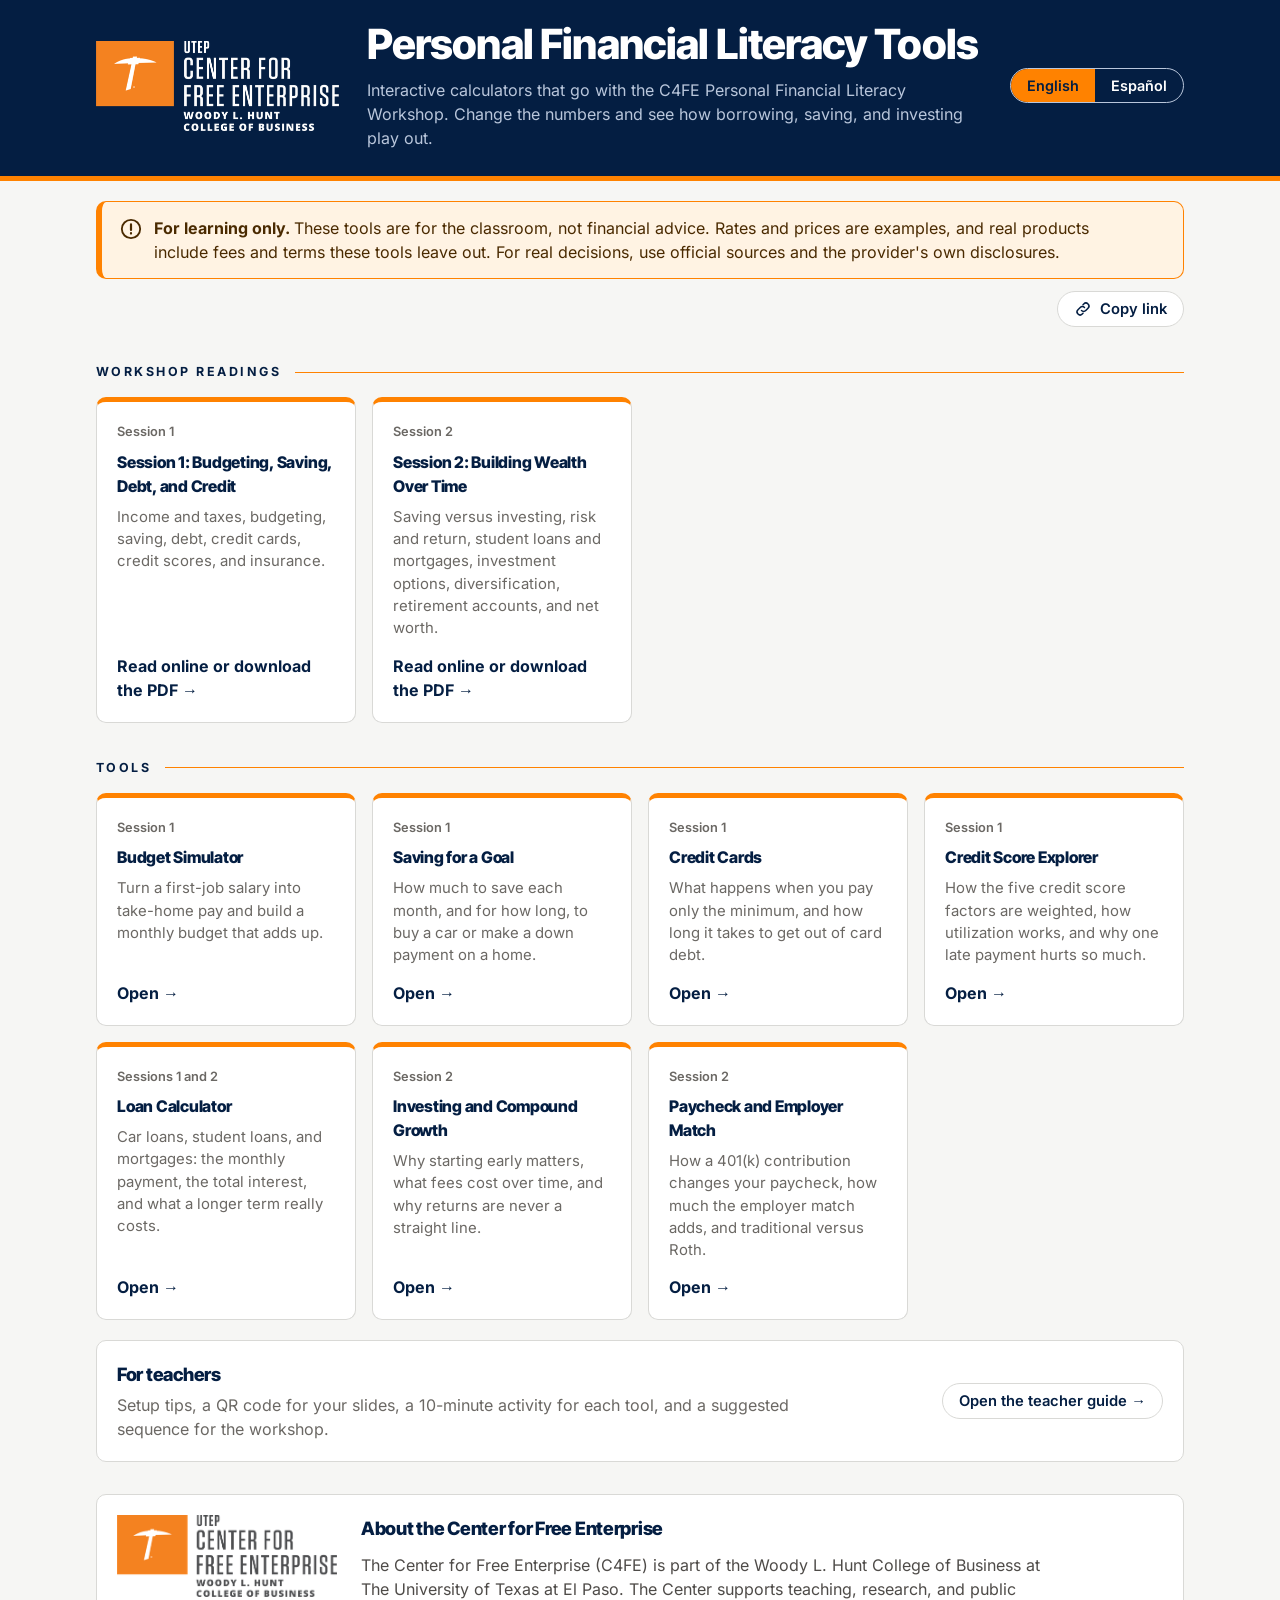
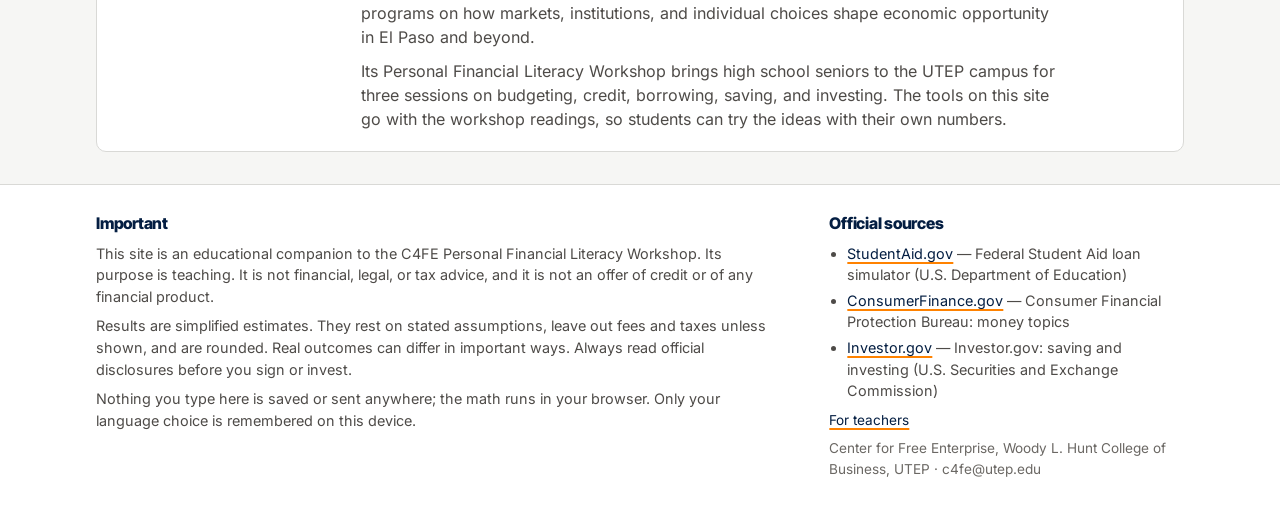
==== index.html @ 9bfcc898 "Bust browser caches for CSS/JS on every rebuild; fit the pay stub on phones The reading pages render" ====
<!doctype html>
<html lang="en">
<head>
<meta charset="utf-8">
<meta name="viewport" content="width=device-width, initial-scale=1, viewport-fit=cover">
<title>Personal Financial Literacy Tools · C4FE</title>
<meta name="description" content="Interactive calculators for the Personal Financial Literacy Workshop at UTEP's Center for Free Enterprise.">
<meta property="og:type" content="website">
<meta property="og:site_name" content="C4FE Personal Financial Literacy Tools">
<meta property="og:title" content="Personal Financial Literacy Tools · C4FE">
<meta property="og:description" content="Interactive calculators for the Personal Financial Literacy Workshop at UTEP's Center for Free Enterprise.">
<meta property="og:url" content="https://center-for-free-enterprise.github.io/PFL/">
<meta property="og:image" content="https://center-for-free-enterprise.github.io/PFL/assets/img/social-preview.jpg">
<meta property="og:image:width" content="1280">
<meta property="og:image:height" content="640">
<meta property="og:image:alt" content="UTEP Center for Free Enterprise: Personal Financial Literacy interactive calculators, in English and Spanish">
<meta name="twitter:card" content="summary_large_image">
<link rel="preload" href="assets/fonts/inter-latin-400-normal.woff2" as="font" type="font/woff2" crossorigin>
<link rel="stylesheet" href="assets/css/site.css?v=202610121047">
</head>
<body>
<header id="site-header"></header>

<main class="wrap">
  <div id="site-notice"></div>

  <h2 class="section-h" data-i18n="read_h">Readings</h2>
  <div class="cards">
    <a class="card" href="session-1.html">
      <span class="session" data-i18n="s1"></span>
      <h3 data-i18n="r1_h"></h3>
      <p data-i18n="r1_p"></p>
      <span class="go" data-i18n="read_go"></span>
    </a>
    <a class="card" href="session-2.html">
      <span class="session" data-i18n="s2"></span>
      <h3 data-i18n="r2_h"></h3>
      <p data-i18n="r2_p"></p>
      <span class="go" data-i18n="read_go"></span>
    </a>
  </div>

  <h2 class="section-h" data-i18n="tools_h">Tools</h2>
  <div class="cards">
    <a class="card" href="budget.html">
      <span class="session" data-i18n="s1"></span>
      <h3 data-i18n="budget_h"></h3>
      <p data-i18n="budget_p"></p>
      <span class="go" data-i18n="open"></span>
    </a>
    <a class="card" href="savings.html">
      <span class="session" data-i18n="s1"></span>
      <h3 data-i18n="savings_h"></h3>
      <p data-i18n="savings_p"></p>
      <span class="go" data-i18n="open"></span>
    </a>
    <a class="card" href="credit.html">
      <span class="session" data-i18n="s1"></span>
      <h3 data-i18n="credit_h"></h3>
      <p data-i18n="credit_p"></p>
      <span class="go" data-i18n="open"></span>
    </a>
    <a class="card" href="score.html">
      <span class="session" data-i18n="s1"></span>
      <h3 data-i18n="score_h"></h3>
      <p data-i18n="score_p"></p>
      <span class="go" data-i18n="open"></span>
    </a>
    <a class="card" href="loans.html">
      <span class="session" data-i18n="s12"></span>
      <h3 data-i18n="loans_h"></h3>
      <p data-i18n="loans_p"></p>
      <span class="go" data-i18n="open"></span>
    </a>
    <a class="card" href="invest.html">
      <span class="session" data-i18n="s2"></span>
      <h3 data-i18n="invest_h"></h3>
      <p data-i18n="invest_p"></p>
      <span class="go" data-i18n="open"></span>
    </a>
    <a class="card" href="match.html">
      <span class="session" data-i18n="s2"></span>
      <h3 data-i18n="match_h"></h3>
      <p data-i18n="match_p"></p>
      <span class="go" data-i18n="open"></span>
    </a>
  </div>

  <section class="panel teach-cta">
    <div>
      <h2 data-i18n="teach_h"></h2>
      <p data-i18n="teach_p"></p>
    </div>
    <a class="btn" href="teachers.html" data-i18n="teach_go"></a>
  </section>

  <section class="panel about" aria-labelledby="about-h">
    <div>
      <img class="logo-light" src="assets/img/c4fe-logo-color.png" width="485" height="180" data-i18n-alt="logo_alt" alt="UTEP Center for Free Enterprise">
      <img class="logo-dark" src="assets/img/c4fe-logo-reverse.png" width="485" height="180" data-i18n-alt="logo_alt" alt="UTEP Center for Free Enterprise">
    </div>
    <div>
      <h2 id="about-h" data-i18n="about_h">About the Center for Free Enterprise</h2>
      <p data-i18n="about_1"></p>
      <p data-i18n="about_2"></p>
    </div>
  </section>
</main>

<footer id="site-footer"></footer>

<script src="assets/js/site.js?v=202610121047"></script>
<script src="assets/js/home.js?v=202610121047"></script>
</body>
</html>
---- assets/css/site.css ----
/* Fonts: Inter (primary) and Inter Tight (display), per the UTEP 2026 Visual Brand Guide. Self-hosted, so pages make no requests to outside servers. */
@font-face{font-family:"Inter";font-style:normal;font-weight:400;font-display:swap;src:url("../fonts/inter-latin-400-normal.woff2") format("woff2"),url("../fonts/inter-latin-400-normal.woff") format("woff")}
@font-face{font-family:"Inter";font-style:italic;font-weight:400;font-display:swap;src:url("../fonts/inter-latin-400-italic.woff2") format("woff2"),url("../fonts/inter-latin-400-italic.woff") format("woff")}
@font-face{font-family:"Inter";font-style:normal;font-weight:500;font-display:swap;src:url("../fonts/inter-latin-500-normal.woff2") format("woff2"),url("../fonts/inter-latin-500-normal.woff") format("woff")}
@font-face{font-family:"Inter";font-style:normal;font-weight:600;font-display:swap;src:url("../fonts/inter-latin-600-normal.woff2") format("woff2"),url("../fonts/inter-latin-600-normal.woff") format("woff")}
@font-face{font-family:"Inter";font-style:normal;font-weight:700;font-display:swap;src:url("../fonts/inter-latin-700-normal.woff2") format("woff2"),url("../fonts/inter-latin-700-normal.woff") format("woff")}
@font-face{font-family:"Inter Tight";font-style:normal;font-weight:600;font-display:swap;src:url("../fonts/inter-tight-latin-600-normal.woff2") format("woff2"),url("../fonts/inter-tight-latin-600-normal.woff") format("woff")}
@font-face{font-family:"Inter Tight";font-style:normal;font-weight:800;font-display:swap;src:url("../fonts/inter-tight-latin-800-normal.woff2") format("woff2"),url("../fonts/inter-tight-latin-800-normal.woff") format("woff")}
@font-face{font-family:"Inter Tight";font-style:normal;font-weight:700;font-display:swap;src:url("../fonts/inter-tight-latin-700-normal.woff2") format("woff2"),url("../fonts/inter-tight-latin-700-normal.woff") format("woff")}

/* C4FE Personal Financial Literacy — shared styles
   Layout: UTEP-blue masthead band, disclaimer callout, then page content in a 1120px column. */
:root{
  --band:#041E42; --on-band:#FFFFFF; --on-band-muted:#B9C6DB;
  --orange:#FF8200;
  /* Neutrals from the UTEP 2026 palette: Mineral Gris text, Desert Dust lines. */
  --bg:#F6F6F4; --surface:#FFFFFF; --sunk:#F1F1EE;
  --ink:#4E4B48; --muted:#6B6864; --line:#D9D9D6;
  --heading:#041E42; --link:#041E42;
  --principal:#041E42; --interest:#FF8200;
  --warn-bg:#FFF3E3; --warn-line:#FF8200; --warn-ink:#4A2A00;
  --good:#1D6B3C; --good-bg:#E6F4EB;
  --focus:#FF8200;
  --font:"Inter",Arial,"Helvetica Neue",Helvetica,sans-serif;
  --display:"Inter Tight","Inter",Arial,sans-serif;
  --sky:#1CA6DF; --cool:#B1B3B3;
  --r:10px;
}
@media (prefers-color-scheme: dark){:root:not([data-theme="light"]){
  --band:#03132C; --on-band:#FFFFFF; --on-band-muted:#9FB0CB;
  --bg:#071731; --surface:#0D2246; --sunk:#0A1C3B;
  --ink:#EAF0F8; --muted:#A3B1C8; --line:#22396A;
  --heading:#FFFFFF; --link:#8FB8F2;
  --principal:#7FA8E6; --interest:#FF9A33;
  --warn-bg:#2A1D0B; --warn-line:#FF8200; --warn-ink:#FFDDB5;
  --good:#7FD8A1; --good-bg:#12321F; --sky:#4CBCEB; --cool:#8D9091;
  color-scheme:dark;
}}
:root[data-theme="dark"]{
  --band:#03132C; --on-band:#FFFFFF; --on-band-muted:#9FB0CB;
  --bg:#071731; --surface:#0D2246; --sunk:#0A1C3B;
  --ink:#EAF0F8; --muted:#A3B1C8; --line:#22396A;
  --heading:#FFFFFF; --link:#8FB8F2;
  --principal:#7FA8E6; --interest:#FF9A33;
  --warn-bg:#2A1D0B; --warn-line:#FF8200; --warn-ink:#FFDDB5;
  --good:#7FD8A1; --good-bg:#12321F; --sky:#4CBCEB; --cool:#8D9091;
  color-scheme:dark;
}
*{box-sizing:border-box}
body{margin:0;background:var(--bg);color:var(--ink);font-family:var(--font);font-size:16px;line-height:1.5}
img{max-width:100%}
[hidden]{display:none!important}
a{color:var(--link)}
:focus-visible{outline:3px solid var(--focus);outline-offset:2px}
.wrap{max-width:1120px;margin:0 auto;padding-inline:16px}

/* ---------- masthead ---------- */
.band{background:var(--band);color:var(--on-band);border-bottom:5px solid var(--orange)}
.band .wrap{padding-block:22px 26px;display:flex;flex-wrap:wrap;gap:16px 24px;align-items:center;justify-content:space-between}
.brand{display:flex;align-items:center;gap:28px;min-width:0}
.brand>div{min-width:0}
.logo-link{flex:none;display:block;line-height:0}
.logo{height:90px;width:auto}
.eyebrow{font-size:.78rem;letter-spacing:.08em;text-transform:uppercase;color:var(--on-band-muted);margin:0 0 6px}
.brand .eyebrow{display:none}
.crumb{display:inline-block;font-size:.88rem;color:var(--on-band-muted);margin:0 0 6px;text-decoration:none}
.crumb:hover{color:var(--on-band);text-decoration:underline}
h1{font-family:var(--display);letter-spacing:-.01em;font-size:clamp(1.9rem,4.5vw,2.6rem);line-height:1.1;margin:0;text-wrap:balance}
.lede{margin:10px 0 0;max-width:60ch;color:var(--on-band-muted)}
.lang{display:flex;border:1px solid var(--on-band-muted);border-radius:999px;overflow:hidden}
.lang button{font:600 .9rem var(--font);background:transparent;color:var(--on-band);border:0;padding:8px 16px;cursor:pointer}
.lang button[aria-pressed="true"]{background:var(--orange);color:#041E42}
@media (max-width:600px){.logo-link{display:none}.brand .eyebrow{display:block}}

/* ---------- disclaimer ---------- */
.notice{margin-block:20px 0;background:var(--warn-bg);border:1px solid var(--warn-line);border-left-width:6px;border-radius:var(--r);padding:14px 18px;color:var(--warn-ink);display:flex;gap:12px}
.notice svg{flex:none;margin-top:2px}
.notice p{margin:0;max-width:95ch}

h2{font-family:var(--display);font-size:1.15rem;margin:0;color:var(--heading)}
h3{font-size:1rem;margin:0;color:var(--heading)}
.sub{color:var(--muted);font-size:.88rem;margin:4px 0 0}
.panel{background:var(--surface);border:1px solid var(--line);border-radius:var(--r);padding:20px}

/* ---------- landing ---------- */
.section-h{font-size:1.35rem;margin:32px 0 14px;color:var(--heading)}
.cards{display:grid;grid-template-columns:repeat(auto-fill,minmax(250px,1fr));gap:16px}
.card{display:flex;flex-direction:column;gap:8px;background:var(--surface);border:1px solid var(--line);border-radius:var(--r);padding:20px;text-decoration:none;color:var(--ink);min-width:0}
a.card{border-top:5px solid var(--orange)}
a.card:hover{border-color:var(--orange)}
a.card:hover h3{text-decoration:underline}
.card p{margin:0;color:var(--muted);font-size:.93rem}
.card .go{margin-top:auto;padding-top:6px;font-weight:700;color:var(--link)}
.card.soon{background:var(--sunk);border-style:dashed}
.badge{align-self:flex-start;font-size:.72rem;font-weight:700;text-transform:uppercase;letter-spacing:.06em;border-radius:999px;padding:2px 10px}
.badge.live{background:var(--good-bg);color:var(--good)}
.badge.next{background:var(--line);color:var(--muted)}
.session{font-size:.8rem;color:var(--muted);font-weight:600}
.about{display:grid;grid-template-columns:auto minmax(0,1fr);gap:24px;align-items:start;margin-top:32px}
.about img{width:220px;height:auto}
.about p{margin:10px 0 0;max-width:70ch}
.about .logo-dark{display:none}
@media (prefers-color-scheme: dark){:root:not([data-theme="light"]) .about .logo-light{display:none}:root:not([data-theme="light"]) .about .logo-dark{display:block}}
:root[data-theme="dark"] .about .logo-light{display:none}
:root[data-theme="dark"] .about .logo-dark{display:block}
@media (max-width:700px){.about{grid-template-columns:minmax(0,1fr)}.about img{width:180px}}

/* ---------- calculator workbench ---------- */
.tabs{display:flex;flex-wrap:wrap;gap:8px;margin-block:22px 16px}
.tab{font:600 1rem var(--font);color:var(--ink);background:var(--surface);border:1px solid var(--line);border-radius:999px;padding:10px 18px;cursor:pointer}
.tab[aria-selected="true"]{background:var(--band);color:var(--on-band);border-color:var(--band)}
:root[data-theme="dark"] .tab[aria-selected="true"]{background:var(--orange);color:#041E42;border-color:var(--orange)}
@media (prefers-color-scheme: dark){:root:not([data-theme="light"]) .tab[aria-selected="true"]{background:var(--orange);color:#041E42;border-color:var(--orange)}}
.bench{display:grid;grid-template-columns:minmax(0,360px) minmax(0,1fr);gap:20px;align-items:start}
@media (max-width:860px){.bench{grid-template-columns:minmax(0,1fr)}}
.fields{display:flex;flex-direction:column;gap:18px;margin-top:18px}
.field label.lbl{display:flex;justify-content:space-between;gap:8px;font-weight:600;font-size:.95rem}
.field output{font-variant-numeric:tabular-nums;color:var(--heading);font-weight:700}
.hint{margin:4px 0 0;color:var(--muted);font-size:.82rem}
.money{display:flex;align-items:center;margin-top:6px;border:1px solid var(--line);border-radius:8px;background:var(--sunk)}
.money span{padding:0 4px 0 12px;color:var(--muted);font-weight:600}
.money input{flex:1;min-width:0;border:0;background:transparent;font:600 1.05rem var(--font);color:var(--ink);padding:10px 12px 10px 2px;font-variant-numeric:tabular-nums}
.money input:focus{outline:none}
.money:focus-within{outline:3px solid var(--focus);outline-offset:1px}
input[type=range]{width:100%;margin-top:8px;accent-color:var(--orange)}
.check{display:flex;gap:10px;align-items:flex-start;font-weight:600;font-size:.95rem;cursor:pointer}
.check input{width:20px;height:20px;accent-color:var(--orange);margin-top:2px;flex:none}
.results{display:flex;flex-direction:column;gap:20px;min-width:0}
.headline{display:flex;flex-wrap:wrap;gap:12px 32px;align-items:flex-end}
.big{font-size:clamp(2.3rem,6vw,3.2rem);font-weight:700;line-height:1;color:var(--heading);font-variant-numeric:tabular-nums}
.big small{font-size:1rem;font-weight:600;color:var(--muted)}
.breakdown{display:grid;grid-template-columns:auto auto;gap:2px 18px;font-size:.92rem;font-variant-numeric:tabular-nums;margin:0}
.breakdown dt{color:var(--muted)} .breakdown dd{margin:0;text-align:right;font-weight:600}
.breakdown .tot{border-top:1px solid var(--line);padding-top:4px;color:var(--ink);font-weight:700}
.tila{border:2px solid var(--ink);border-radius:4px;margin-top:18px}
.tila-grid{display:grid;grid-template-columns:repeat(4,minmax(0,1fr))}
@media (max-width:620px){.tila-grid{grid-template-columns:repeat(2,minmax(0,1fr))}}
.tila-cell{padding:12px;border-right:1px solid var(--ink);display:flex;flex-direction:column;gap:4px}
.tila-cell:last-child{border-right:0}
@media (max-width:620px){.tila-cell:nth-child(2){border-right:0}.tila-cell:nth-child(-n+2){border-bottom:1px solid var(--ink)}}
.tila-cell b{font-size:.78rem;text-transform:uppercase;letter-spacing:.06em}
.tila-cell span{font-size:.8rem;color:var(--muted);line-height:1.3}
.tila-cell strong{font-size:1.35rem;font-variant-numeric:tabular-nums;margin-top:auto}
.tila-cell.fc{background:var(--warn-bg)}
.tila-cap{font-size:.8rem;color:var(--muted);margin:8px 0 0}
.msgs{display:flex;flex-direction:column;gap:10px}
.msg{border-radius:8px;padding:12px 14px;font-size:.95rem;background:var(--sunk);border:1px solid var(--line)}
.msg.good{background:var(--good-bg);border-color:transparent;color:var(--ink)}
.msg.good b{color:var(--good)}
.legend{display:flex;flex-wrap:wrap;gap:6px 18px;font-size:.85rem;color:var(--muted);margin-top:8px}
.legend i{display:inline-block;width:12px;height:12px;border-radius:2px;margin-right:6px;vertical-align:-1px}
.chartbox{overflow-x:auto;margin-top:10px}
svg.chart{display:block;width:100%;min-width:480px;height:auto}
.chart .ax{fill:var(--muted);font:12px var(--font)}
.chart .grid{stroke:var(--line)}
.chart .bi{fill:var(--interest)} .chart .bp{fill:var(--principal)}
.tbl{overflow-x:auto;margin-top:12px}
table{border-collapse:collapse;width:100%;font-size:.92rem;font-variant-numeric:tabular-nums}
th,td{text-align:right;padding:8px 10px;border-bottom:1px solid var(--line);white-space:nowrap}
th:first-child,td:first-child{text-align:left}
th{font-size:.78rem;text-transform:uppercase;letter-spacing:.05em;color:var(--muted);font-weight:700}
tr.cur td{background:var(--warn-bg);font-weight:700}
.pill{display:inline-block;margin-left:8px;font-size:.72rem;font-weight:700;background:var(--orange);color:#041E42;border-radius:999px;padding:1px 8px;vertical-align:1px}
details summary{cursor:pointer;font-weight:700;color:var(--heading)}
.takeaway{border-left:6px solid var(--orange)}
.takeaway p{margin:8px 0 0;max-width:70ch}
.takeaway .read{color:var(--muted);font-size:.88rem}

/* ---------- footer ---------- */
footer{margin-top:32px;background:var(--surface);border-top:1px solid var(--line)}
footer .wrap{padding-block:26px 34px;display:grid;grid-template-columns:minmax(0,2fr) minmax(0,1fr);gap:24px}
@media (max-width:760px){footer .wrap{grid-template-columns:minmax(0,1fr)}}
footer p{margin:8px 0 0;font-size:.9rem;max-width:75ch}
footer ul{margin:8px 0 0;padding-left:18px;font-size:.9rem}
footer li{margin-bottom:4px}
.credit{color:var(--muted);font-size:.85rem}
@media (prefers-reduced-motion: reduce){*{transition:none!important}}

/* ---------- shared tool pieces (budget, savings, investing, credit) ---------- */
:root{--bad:#B3261E;--bad-bg:#FCE8E6;--band-fill:rgba(255,130,0,.18)}
@media (prefers-color-scheme: dark){:root:not([data-theme="light"]){--bad:#FF8A80;--bad-bg:#3A1714;--band-fill:rgba(255,154,51,.22)}}
:root[data-theme="dark"]{--bad:#FF8A80;--bad-bg:#3A1714;--band-fill:rgba(255,154,51,.22)}
.msg.bad{background:var(--bad-bg);border-color:transparent}
.msg.bad b{color:var(--bad)}
.group-h{font-size:.78rem;text-transform:uppercase;letter-spacing:.08em;color:var(--muted);font-weight:700;margin:6px 0 -6px;display:flex;align-items:center;gap:8px}
.group-h i{width:10px;height:10px;border-radius:2px;display:inline-block}
.seg{display:flex;flex-wrap:wrap;gap:6px;margin-top:8px}
.seg label{display:flex;align-items:center;gap:6px;border:1px solid var(--line);border-radius:999px;padding:7px 14px;cursor:pointer;font-weight:600;font-size:.92rem;background:var(--sunk)}
.seg input{accent-color:var(--orange);margin:0}
.seg label:has(input:checked){border-color:var(--orange);background:var(--warn-bg)}
.stub{display:grid;grid-template-columns:minmax(0,1fr) auto;gap:6px 16px;margin:14px 0 0;font-variant-numeric:tabular-nums}
.stub dt{color:var(--muted)} .stub dd{margin:0;text-align:right;font-weight:600}
.stub .minus{color:var(--bad)}
.stub .net{border-top:2px solid var(--ink);padding-top:6px;color:var(--ink);font-weight:700;font-size:1.05rem}
.split{display:flex;flex-direction:column;gap:14px;margin-top:14px}
.split-row{display:grid;grid-template-columns:minmax(0,7.5rem) minmax(0,1fr) auto;gap:12px;align-items:center;font-size:.92rem}
.split-row b{font-variant-numeric:tabular-nums;text-align:right}
.track{position:relative;height:16px;background:var(--sunk);border-radius:4px;border:1px solid var(--line)}
.track .fill{position:absolute;inset:0 auto 0 0;border-radius:3px}
.track .target{position:absolute;top:-5px;bottom:-5px;width:3px;background:var(--ink);border-radius:2px}
.split-note{font-size:.8rem;color:var(--muted)}
.stats{display:grid;grid-template-columns:repeat(auto-fit,minmax(150px,1fr));gap:12px;margin-top:16px}
.stat{background:var(--sunk);border-radius:8px;padding:12px}
.stat span{display:block;font-size:.8rem;color:var(--muted)}
.stat strong{font-size:1.25rem;font-variant-numeric:tabular-nums}
.compare{display:grid;grid-template-columns:repeat(auto-fit,minmax(220px,1fr));gap:12px;margin-top:12px}
.compare .stat strong{font-size:1.4rem}
.compare .stat em{display:block;font-style:normal;font-size:.85rem;margin-top:4px}
.chart .ln{fill:none;stroke-width:2.5}
.chart .ln-a{stroke:var(--principal)} .chart .ln-b{stroke:var(--interest)} .chart .ln-c{stroke:var(--muted);stroke-dasharray:5 4}
.chart .area-a{fill:var(--principal);opacity:.85} .chart .area-b{fill:var(--interest);opacity:.9}
.chart .fan{fill:var(--band-fill)}
.chart .goal{stroke:var(--ink);stroke-width:2;stroke-dasharray:6 4;fill:none}
.cardact{border:2px solid var(--ink);border-radius:4px;margin-top:16px;overflow-x:auto}
.cardact .warn{padding:12px 14px;border-bottom:1px solid var(--ink);font-size:.9rem}
.cardact .warn b{text-transform:uppercase;letter-spacing:.05em}
.cardact table{font-size:.92rem}
.cardact th,.cardact td{white-space:normal;vertical-align:top;border-bottom:1px solid var(--line)}
.cardact th{color:var(--ink);text-transform:none;letter-spacing:0;font-size:.82rem}
.cardact tr.min td{background:var(--bad-bg)}
.assume{font-size:.82rem;color:var(--muted);margin:10px 0 0}

/* ---------- print button ---------- */
.toolbar{display:flex;justify-content:flex-end;margin-top:12px}
.btn{display:inline-flex;align-items:center;gap:8px;font:600 .92rem var(--font);color:var(--heading);background:var(--surface);border:1px solid var(--line);border-radius:999px;padding:8px 16px;cursor:pointer}
.btn:hover{border-color:var(--orange)}

/* ---------- printed results ---------- */
@media print{
  :root, :root:not([data-theme="light"]), :root[data-theme="dark"]{
    --bg:#FFFFFF; --surface:#FFFFFF; --sunk:#F3F5F8; --ink:#000000; --muted:#444B57; --line:#C9D1DC;
    --heading:#041E42; --link:#041E42; --principal:#041E42; --interest:#E87400;
    --warn-bg:#FFF3E3; --warn-ink:#4A2A00; --good:#1D6B3C; --good-bg:#E6F4EB; --bad:#B3261E; --bad-bg:#FCE8E6;
    --band-fill:rgba(255,130,0,.22); color-scheme:light;
  }
  @page{margin:14mm}
  *{-webkit-print-color-adjust:exact;print-color-adjust:exact}
  body{font-size:10.5pt;background:#fff}
  .wrap{max-width:none;padding-inline:0}
  .band .wrap{padding-block:10px 12px}
  .logo{height:56px}
  h1{font-size:20pt}
  .lede{font-size:9.5pt}
  .lang,.crumb,.toolbar,.tab[aria-selected="false"],input[type=range],.legend,.chartbox+.sub{display:none!important}
  .tabs{margin-block:8px}
  .tab[aria-selected="true"]{background:none!important;color:var(--heading)!important;border:0;padding:0;font-size:13pt}
  .notice{margin-block:10px 0;padding:8px 12px;font-size:9pt}
  .bench{display:block}
  .bench>.panel,.results{margin-bottom:12px}
  .results{gap:10px}
  .panel{padding:12px;break-inside:avoid}
  .fields{display:grid;grid-template-columns:1fr 1fr;gap:6px 18px;margin-top:8px}
  .group-h{grid-column:1/-1;margin:4px 0 0}
  .hint,[data-i18n="example_note"]{display:none}
  .money{background:none;border:0;margin-top:0}
  .money input{padding:0 0 0 2px;font-size:10.5pt}
  .big{font-size:24pt}
  svg.chart{min-width:0;max-height:62mm}
  .chartbox{overflow:visible}
  .tbl{overflow:visible}
  th,td{padding:4px 6px}
  footer{margin-top:10px;border:0}
  footer .wrap{display:block;padding-block:6px 0}
  footer .wrap>div:last-child{display:none}
  footer p{font-size:8.5pt;margin-top:4px}
  footer h3{font-size:9.5pt}
  body::after{content:attr(data-print-note);display:block;margin-top:8px;font-size:8.5pt;color:#444}
  a{text-decoration:none;color:inherit}
}

/* ---------- credit score explorer ---------- */
.band-scale{display:grid;grid-template-columns:repeat(5,minmax(0,1fr));gap:4px;margin-top:14px;font-size:.78rem;text-align:center}
.band-scale span{padding:6px 2px;border-radius:4px;background:var(--sunk);color:var(--muted);font-weight:600}
.band-scale span.on{background:var(--band);color:var(--on-band)}
.factors{display:flex;flex-direction:column;gap:14px;margin-top:14px}
.factor{display:flex;flex-direction:column;gap:6px}
.factor-top{display:flex;justify-content:space-between;gap:12px;flex-wrap:wrap}
.factor-mid{display:grid;grid-template-columns:minmax(0,1fr) 7.5rem;gap:12px;align-items:center}
.factor-situ{font-size:.85rem;color:var(--muted)}
.chip{justify-self:start;font-size:.75rem;font-weight:700;border-radius:999px;padding:2px 10px}
.chip.s{background:var(--good-bg);color:var(--good)} .chip.ok{background:var(--warn-bg);color:var(--warn-ink)} .chip.w{background:var(--bad-bg);color:var(--bad)}

/* ---------- teachers page ---------- */
.prose h2{margin-top:6px}
.prose ul,.prose ol{margin:10px 0 0;padding-left:20px;max-width:75ch}
.prose li{margin-bottom:6px}
.setup{display:grid;grid-template-columns:minmax(0,1fr) auto;gap:24px;align-items:start;margin-top:22px}
@media (max-width:700px){.setup{grid-template-columns:minmax(0,1fr)}}
.qr{display:flex;flex-direction:column;align-items:center;gap:6px;text-align:center}
.qr img{width:160px;height:160px;border-radius:6px;background:#fff;padding:6px}
.qr code{font-size:.85rem;user-select:all;word-break:break-all}
.acts{display:grid;grid-template-columns:repeat(auto-fill,minmax(300px,1fr));gap:16px;margin-top:14px}
.act{background:var(--surface);border:1px solid var(--line);border-top:5px solid var(--orange);border-radius:var(--r);padding:18px;display:flex;flex-direction:column;gap:2px;min-width:0;break-inside:avoid}
.act p{margin:8px 0 0;font-size:.93rem}
.act-links{display:flex;flex-direction:column;gap:4px;margin-top:auto!important;padding-top:10px;font-weight:700}
@media print{.acts{grid-template-columns:1fr 1fr}.act{padding:10px}.qr img{width:110px;height:110px}}
.two{display:grid;grid-template-columns:repeat(2,minmax(0,1fr));gap:20px;margin-top:24px}
@media (max-width:760px){.two{grid-template-columns:minmax(0,1fr)}}
.teach-cta{display:flex;flex-wrap:wrap;gap:12px 24px;align-items:center;justify-content:space-between;margin-top:20px}
.teach-cta p{margin:4px 0 0;color:var(--muted);max-width:70ch}
.feedback{display:grid;grid-template-columns:minmax(0,1fr) auto;gap:20px 28px;align-items:center;margin-top:20px;border-left:6px solid var(--orange)}
.feedback p{margin:8px 0 0;max-width:70ch}
.feedback ul{margin:8px 0 0;padding-left:20px}
.fb-mail{display:flex;flex-direction:column;align-items:flex-start;gap:8px}
.fb-mail code{font-size:.95rem;user-select:all}
@media (max-width:700px){.feedback{grid-template-columns:minmax(0,1fr)}}
@media print{.fb-mail .btn{display:none}}
.toolbar{gap:10px;flex-wrap:wrap;align-items:center;position:relative}
.toast{position:absolute;right:0;top:calc(100% + 6px);background:var(--band);color:var(--on-band);font-size:.85rem;font-weight:600;padding:6px 12px;border-radius:999px;opacity:0;transform:translateY(-4px);transition:opacity .2s,transform .2s;pointer-events:none;z-index:2}
.toast.on{opacity:1;transform:none}
@media (prefers-reduced-motion: reduce){.toast{transition:none}}

/* ---------- reading pages (session readings) ---------- */
.read-layout{display:grid;grid-template-columns:minmax(0,15rem) minmax(0,1fr);gap:40px;align-items:start;margin-top:24px}
@media (max-width:900px){.read-layout{grid-template-columns:minmax(0,1fr);gap:16px}}
.toc{position:sticky;top:calc(env(safe-area-inset-top,0px) + 16px);font-size:.9rem}
@media (max-width:900px){.toc{position:static}}
.toc summary{font-weight:700;color:var(--heading);cursor:pointer;margin-bottom:8px}
.toc ol{list-style:none;margin:0;padding:0;display:flex;flex-direction:column;gap:2px}
.toc a{display:block;padding:6px 10px;border-left:3px solid transparent;color:var(--muted);text-decoration:none;border-radius:0 6px 6px 0}
.toc a:hover{color:var(--ink);background:var(--sunk)}
.toc a.on{color:var(--heading);border-left-color:var(--orange);background:var(--sunk);font-weight:600}
.toc .dl{display:flex;flex-direction:column;gap:8px;margin-top:16px}
.toc .dl .btn{justify-content:center}
.btn.primary{background:var(--orange);color:#041E42;border-color:var(--orange)}
.prose{max-width:44rem;font-size:1.0625rem;line-height:1.7;min-width:0}
.prose h2{font-family:var(--display);font-size:clamp(1.45rem,3vw,1.8rem);line-height:1.2;color:var(--heading);margin:2.6em 0 .5em;padding-top:.6em;border-top:4px solid var(--orange);text-wrap:balance;scroll-margin-top:16px}
.prose h2:first-of-type{margin-top:.4em}
.prose h3{font-family:var(--display);font-size:1.2rem;color:var(--heading);margin:1.8em 0 .3em;scroll-margin-top:16px}
.prose p{margin:.9em 0}
.prose ul,.prose ol{padding-left:1.4em}
.prose li{margin:.35em 0}
.prose strong{color:var(--heading)}
.en-only{background:var(--sunk);border-radius:8px;padding:10px 14px;font-size:.92rem;color:var(--muted)}
.callout{margin:1.5em 0;padding:16px 20px;border-radius:var(--r);border-left:6px solid var(--line);background:var(--sunk);font-size:1rem;line-height:1.6;break-inside:avoid}
.callout p{margin:.4em 0}
.callout>p:first-child>strong:first-child{display:block;font-family:var(--display);font-size:.82rem;text-transform:uppercase;letter-spacing:.07em;margin-bottom:2px}
.callout.example{border-left-color:var(--principal)}
.callout.takeaway{border-left-color:var(--band);background:var(--band);color:var(--on-band)}
.callout.takeaway strong{color:var(--orange)}
.callout.tip{border-left-color:var(--orange);background:var(--warn-bg)}
.callout.tip strong{color:var(--warn-ink)}
.callout.fact,.callout.think,.callout.further{border-left-color:var(--sky)}
.callout.note,.callout.final{border-left-color:var(--cool)}
.callout.warning{border-left-color:var(--bad);background:var(--bad-bg)}
.callout.warning strong{color:var(--bad)}
.tryit{display:grid;grid-template-columns:auto minmax(0,1fr) auto;gap:4px 14px;align-items:center;margin:1.4em 0;padding:14px 18px;border:2px solid var(--orange);border-radius:var(--r);text-decoration:none;color:var(--ink);background:var(--surface)}
.tryit:hover{background:var(--warn-bg)}
.tryit .k{grid-row:1/3;font-family:var(--display);font-weight:700;font-size:.78rem;text-transform:uppercase;letter-spacing:.07em;background:var(--orange);color:#041E42;border-radius:999px;padding:4px 10px}
.tryit b{color:var(--heading);font-size:1.02rem}
.tryit span.d{grid-column:2;color:var(--muted);font-size:.92rem;line-height:1.4}
.tryit .go{grid-row:1/3;grid-column:3;font-weight:700;color:var(--link)}
@media (max-width:520px){.tryit{grid-template-columns:minmax(0,1fr)}.tryit .k{grid-row:auto;justify-self:start}.tryit span.d,.tryit .go{grid-column:1;grid-row:auto}}
.tryit .url{display:none}
/* figures */
.fig{margin:1.8em 0;padding:16px;border:1px solid var(--line);border-radius:var(--r);background:var(--surface);break-inside:avoid}
.fig figcaption{margin-top:10px;font-size:.88rem;line-height:1.5;color:var(--muted)}
.fig-svg{display:block;width:100%;height:auto}
.fig-svg text{font-family:var(--font);font-size:13px;fill:var(--ink)}
.fig-svg .ax{fill:var(--muted);font-size:12px}
.fig-svg .lab{fill:var(--ink);font-size:13px}
.fig-svg .val{fill:var(--muted);font-size:12px}
.fig-svg .strong{font-weight:700}
.fig-svg .on-fill{fill:#FFFFFF;font-size:13px}
.fig-svg .grid{stroke:var(--line)}
.fig-svg .axis{stroke:var(--muted);stroke-width:2}
.fig-svg .track{fill:var(--sunk)}
.fig-svg .c-orange{fill:var(--orange)} .fig-svg .c-navy{fill:#041E42} .fig-svg .c-cool{fill:var(--cool)} .fig-svg .c-sky{fill:var(--sky)}
.fig-svg .ln{fill:none;stroke-width:3}
.fig-svg .c-orange-s{stroke:var(--orange)} .fig-svg .c-navy-s{stroke:var(--principal)} .fig-svg .c-cool-s{stroke:var(--cool)}
.fig-svg .dash{stroke-dasharray:7 5}
.fig-img{display:block;width:100%;height:auto;border-radius:6px;background:#fff}
.prose h4{font-family:var(--display);font-weight:800;font-size:1.02rem;color:var(--heading);margin:1.5em 0 .25em;scroll-margin-top:16px}
:root[data-theme="dark"] .fig-svg .c-navy{fill:#3B6CB0}
@media (prefers-color-scheme: dark){:root:not([data-theme="light"]) .fig-svg .c-navy{fill:#3B6CB0}}
.stub-doc{font-size:.9rem;font-variant-numeric:tabular-nums;border:1px solid var(--line);border-radius:8px;overflow:hidden}
.stub-top{display:flex;justify-content:space-between;gap:12px;flex-wrap:wrap;background:var(--band);color:var(--on-band);padding:10px 14px}
.stub-top span{color:var(--on-band-muted)}
.stub-meta{display:grid;grid-template-columns:repeat(4,minmax(0,1fr));gap:8px 16px;margin:0;padding:12px 14px;border-bottom:1px solid var(--line)}
@media (max-width:620px){.stub-meta{grid-template-columns:repeat(2,minmax(0,1fr))}}
.stub-meta dt{font-size:.72rem;text-transform:uppercase;letter-spacing:.05em;color:var(--muted)}
.stub-meta dd{margin:0;font-weight:600}
.stub-tables{display:grid;grid-template-columns:minmax(0,1fr) minmax(0,1.4fr);gap:0 24px;padding:6px 14px;overflow-x:auto}
@media (max-width:720px){.stub-tables{grid-template-columns:minmax(0,1fr)}}
.stub-tables table{font-size:.86rem;align-self:start}
.stub-tables th,.stub-tables td{padding:6px 4px}
@media (max-width:480px){.stub-tables{padding:6px 8px}.stub-tables table{font-size:.78rem}.stub-tables th,.stub-tables td{padding:6px 2px}.stub-tables th{font-size:.62rem;letter-spacing:0}}
.stub-tables tfoot td{font-weight:700;border-top:2px solid var(--ink);border-bottom:0}
.stub-net{display:flex;flex-wrap:wrap;gap:4px 16px;align-items:baseline;justify-content:flex-end;padding:10px 14px;background:var(--warn-bg);border-top:1px solid var(--line)}
.stub-net b{font-size:1.25rem;color:var(--heading)}
.stub-net .ytd{width:100%;text-align:right;font-size:.8rem;color:var(--muted)}
.debt-compare{display:grid;grid-template-columns:repeat(2,minmax(0,1fr));gap:16px}
@media (max-width:620px){.debt-compare{grid-template-columns:minmax(0,1fr)}}
.dcol h4{font-family:var(--display);margin:0;font-size:1.05rem;color:var(--heading);text-transform:uppercase;letter-spacing:.04em}
.dcol>p{margin:2px 0 10px;color:var(--muted);font-size:.9rem}
.dcol ol{list-style:none;margin:0;padding:0;display:flex;flex-direction:column;gap:8px}
.dcol li{display:flex;gap:12px;align-items:flex-start;background:var(--sunk);border-radius:8px;padding:10px 12px;line-height:1.4}
.dcol li:first-child{background:var(--warn-bg);outline:2px solid var(--orange)}
.dcol .n{flex:none;width:26px;height:26px;border-radius:50%;background:var(--band);color:var(--on-band);display:grid;place-items:center;font-weight:700;font-size:.85rem}
.dcol li div{display:flex;flex-direction:column}
.dcol em{font-style:normal;font-size:.78rem;font-weight:700;color:var(--warn-ink)}
.dcol li span{font-size:.85rem;color:var(--muted)}
@media print{.read-layout{display:block}.toc{display:none}.tryit .go{display:none}.tryit .url{display:block;grid-column:2;font-size:.8rem;color:var(--muted)}}


/* ---------- UTEP 2026 brand typography ----------
   Headlines: Inter Tight ExtraBold, tight tracking, Midnight Pick.
   Labels: uppercase Inter Bold, wide tracking, followed by a Miner Blaze rule.
   Body: Inter Regular in Mineral Gris. Lists: Borderland Azul diamonds.
   Links: Midnight Pick with a Miner Blaze underline (orange text alone fails contrast on white). */
h1,h2,h3,h4,.prose h2,.prose h3,.dcol h4{font-family:var(--display);font-weight:800;letter-spacing:-.015em}
h1{letter-spacing:-.02em}
a{color:var(--link);text-decoration-color:var(--orange);text-decoration-thickness:2px;text-underline-offset:3px}
a.card,a.tryit,a.btn,.toc a,.lang a,.crumb{text-decoration:none}
.rule-label,.section-h,.prose .eyebrow-rule{display:flex;align-items:center;gap:14px;font-family:var(--font);font-weight:700;font-size:.78rem;letter-spacing:.2em;text-transform:uppercase;color:var(--heading)}
.rule-label::after,.section-h::after,.prose .eyebrow-rule::after{content:"";flex:1;height:1px;background:var(--orange)}
.section-h{margin:36px 0 16px}
.prose h2{border-top:0;padding-top:0;margin-top:2.4em}
.prose h2 .eyebrow-rule{margin-bottom:.55em}
.prose h2 .t{display:block}
.prose ul{list-style:none;padding-left:1.5em}
.prose ul>li{position:relative}
.prose ul>li::before{content:"";position:absolute;left:-1.2em;top:.62em;width:.45em;height:.45em;background:var(--sky);transform:rotate(45deg)}
.band .eyebrow{letter-spacing:.2em;font-weight:700}
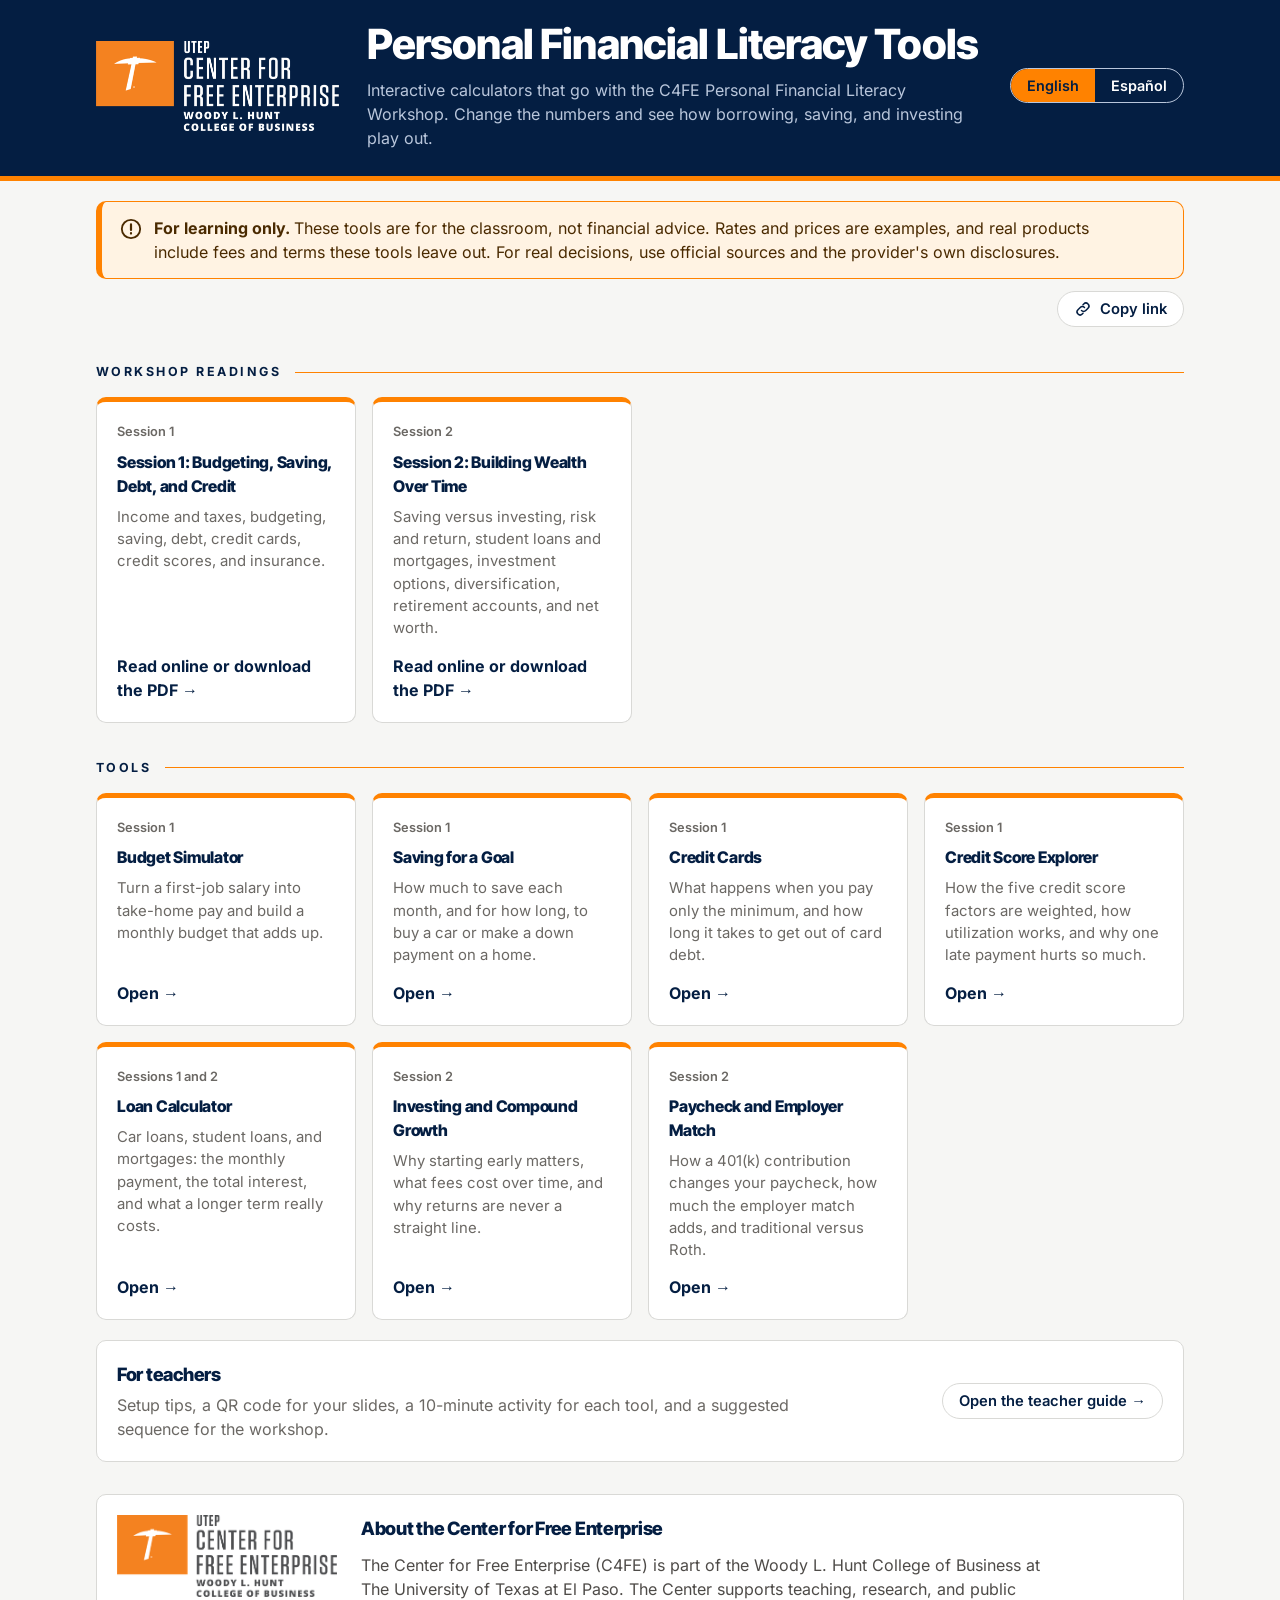
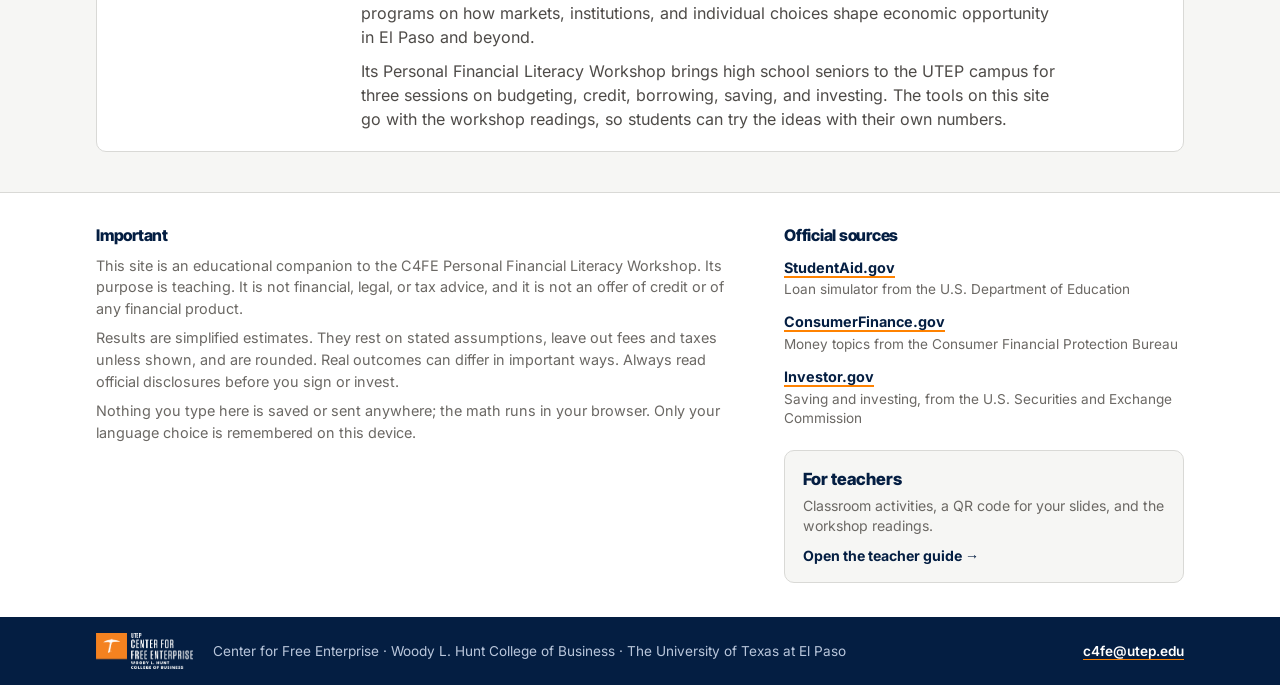
==== commit 71e203a5: "Redesign footer: cleaner source list, a 'For teachers' box, and a navy bottom bar with the Center's " ====
--- a/index.html
+++ b/index.html
@@ -16,7 +16,13 @@
 <meta property="og:image:alt" content="UTEP Center for Free Enterprise: Personal Financial Literacy interactive calculators, in English and Spanish">
 <meta name="twitter:card" content="summary_large_image">
 <link rel="preload" href="assets/fonts/inter-latin-400-normal.woff2" as="font" type="font/woff2" crossorigin>
-<link rel="stylesheet" href="assets/css/site.css?v=202610121047">
+<link rel="stylesheet" href="assets/css/site.css?v=202610121551">
+<link rel="icon" href="assets/icons/favicon.svg" type="image/svg+xml">
+<link rel="icon" href="assets/icons/favicon-32.png" sizes="32x32" type="image/png">
+<link rel="icon" href="favicon.ico" sizes="48x48">
+<link rel="apple-touch-icon" href="assets/icons/apple-touch-icon.png">
+<link rel="manifest" href="site.webmanifest">
+<meta name="theme-color" content="#041E42">
 </head>
 <body>
 <header id="site-header"></header>
@@ -109,7 +115,8 @@
 
 <footer id="site-footer"></footer>
 
-<script src="assets/js/site.js?v=202610121047"></script>
-<script src="assets/js/home.js?v=202610121047"></script>
+<script src="assets/js/site.js?v=202610121551"></script>
+<script src="assets/js/home.js?v=202610121551"></script>
+<script data-goatcounter="https://c4fe.goatcounter.com/count" async src="https://gc.zgo.at/count.js"></script>
 </body>
 </html>
--- a/assets/css/site.css
+++ b/assets/css/site.css
@@ -1,4 +1,4 @@
-/* Fonts: Inter (primary) and Inter Tight (display), per the UTEP 2026 Visual Brand Guide. Self-hosted, so pages make no requests to outside servers. */
+/* Fonts: Inter (primary) and Inter Tight (display), per the UTEP 2026 Visual Brand Guide. Self-hosted, so pages make no requests to outside font servers. */
 @font-face{font-family:"Inter";font-style:normal;font-weight:400;font-display:swap;src:url("../fonts/inter-latin-400-normal.woff2") format("woff2"),url("../fonts/inter-latin-400-normal.woff") format("woff")}
 @font-face{font-family:"Inter";font-style:italic;font-weight:400;font-display:swap;src:url("../fonts/inter-latin-400-italic.woff2") format("woff2"),url("../fonts/inter-latin-400-italic.woff") format("woff")}
 @font-face{font-family:"Inter";font-style:normal;font-weight:500;font-display:swap;src:url("../fonts/inter-latin-500-normal.woff2") format("woff2"),url("../fonts/inter-latin-500-normal.woff") format("woff")}
@@ -167,12 +167,28 @@
 .takeaway .read{color:var(--muted);font-size:.88rem}
 
 /* ---------- footer ---------- */
-footer{margin-top:32px;background:var(--surface);border-top:1px solid var(--line)}
-footer .wrap{padding-block:26px 34px;display:grid;grid-template-columns:minmax(0,2fr) minmax(0,1fr);gap:24px}
-@media (max-width:760px){footer .wrap{grid-template-columns:minmax(0,1fr)}}
-footer p{margin:8px 0 0;font-size:.9rem;max-width:75ch}
-footer ul{margin:8px 0 0;padding-left:18px;font-size:.9rem}
-footer li{margin-bottom:4px}
+footer{margin-top:40px;background:var(--surface);border-top:1px solid var(--line)}
+footer>.wrap{padding-block:30px 34px;display:grid;grid-template-columns:minmax(0,1.6fr) minmax(0,1fr);gap:28px 48px}
+@media (max-width:760px){footer>.wrap{grid-template-columns:minmax(0,1fr)}}
+footer h3{font-size:1rem;margin:0}
+footer p{margin:8px 0 0;font-size:.9rem;max-width:75ch;color:var(--muted)}
+.foot-side{display:flex;flex-direction:column;gap:22px}
+.sources{list-style:none;margin:10px 0 0;padding:0;display:grid;gap:12px;font-size:.9rem}
+.sources li{display:flex;flex-direction:column;gap:2px}
+.sources a{font-weight:700;width:fit-content}
+.sources span{color:var(--muted);font-size:.85rem;line-height:1.4}
+.teach-box{display:flex;flex-direction:column;gap:4px;padding:16px 18px;border:1px solid var(--line);border-radius:var(--r);background:var(--bg);text-decoration:none;color:var(--ink);transition:border-color .15s}
+.teach-box:hover{border-color:var(--orange)}
+.teach-box b{font-family:var(--display);font-weight:800;font-size:1.05rem;color:var(--heading)}
+.teach-box span{font-size:.88rem;color:var(--muted);line-height:1.45}
+.teach-box em{font-style:normal;font-weight:700;font-size:.88rem;color:var(--heading);margin-top:4px}
+.foot-bar{background:#041E42;color:#B9C6DB}
+:root[data-theme="dark"] .foot-bar{background:#020F22;border-top:1px solid rgba(255,255,255,.08)}
+@media (prefers-color-scheme: dark){:root:not([data-theme="light"]) .foot-bar{background:#020F22;border-top:1px solid rgba(255,255,255,.08)}}
+.foot-bar .wrap{display:flex;align-items:center;gap:14px 20px;flex-wrap:wrap;padding-block:16px;font-size:.85rem}
+.foot-bar img{height:36px;width:auto}
+.foot-bar span{flex:1;min-width:14rem}
+.foot-bar a{color:#fff;font-weight:600;text-decoration:underline;text-decoration-color:#FF8200;text-underline-offset:3px}
 .credit{color:var(--muted);font-size:.85rem}
 @media (prefers-reduced-motion: reduce){*{transition:none!important}}
 
@@ -260,8 +276,12 @@
   .tbl{overflow:visible}
   th,td{padding:4px 6px}
   footer{margin-top:10px;border:0}
-  footer .wrap{display:block;padding-block:6px 0}
-  footer .wrap>div:last-child{display:none}
+  footer>.wrap{display:block;padding-block:6px 0}
+  .foot-side{display:none}
+  .foot-bar{background:none;color:#444}
+  .foot-bar img{display:none}
+  .foot-bar .wrap{padding:4px 0 0;font-size:8.5pt}
+  .foot-bar a{color:inherit}
   footer p{font-size:8.5pt;margin-top:4px}
   footer h3{font-size:9.5pt}
   body::after{content:attr(data-print-note);display:block;margin-top:8px;font-size:8.5pt;color:#444}
@@ -301,10 +321,16 @@
 .feedback{display:grid;grid-template-columns:minmax(0,1fr) auto;gap:20px 28px;align-items:center;margin-top:20px;border-left:6px solid var(--orange)}
 .feedback p{margin:8px 0 0;max-width:70ch}
 .feedback ul{margin:8px 0 0;padding-left:20px}
-.fb-mail{display:flex;flex-direction:column;align-items:flex-start;gap:8px}
-.fb-mail code{font-size:.95rem;user-select:all}
+.fb-mail{display:flex;flex-direction:column;align-items:stretch;gap:10px;min-width:17rem;padding:18px 20px;background:var(--sunk);border:1px solid var(--line);border-radius:var(--r)}
+.fb-label{font-size:.72rem;font-weight:700;letter-spacing:.16em;text-transform:uppercase;color:var(--muted)}
+.fb-addr{display:flex;align-items:center;justify-content:space-between;gap:12px}
+.fb-email{font-family:var(--display);font-weight:700;font-size:1.25rem;color:var(--heading);user-select:all}
+.fb-copy{display:inline-flex;align-items:center;gap:5px;padding:5px 9px;border:1px solid var(--line);border-radius:999px;background:var(--surface);color:var(--ink);font:600 .8rem var(--font);cursor:pointer}
+.fb-copy:hover{border-color:var(--muted)}
+.fb-copy:focus-visible{outline:2px solid var(--orange);outline-offset:2px}
+.fb-mail .btn{justify-content:center;gap:8px}
 @media (max-width:700px){.feedback{grid-template-columns:minmax(0,1fr)}}
-@media print{.fb-mail .btn{display:none}}
+@media print{.fb-mail .btn,.fb-copy{display:none}}
 .toolbar{gap:10px;flex-wrap:wrap;align-items:center;position:relative}
 .toast{position:absolute;right:0;top:calc(100% + 6px);background:var(--band);color:var(--on-band);font-size:.85rem;font-weight:600;padding:6px 12px;border-radius:999px;opacity:0;transform:translateY(-4px);transition:opacity .2s,transform .2s;pointer-events:none;z-index:2}
 .toast.on{opacity:1;transform:none}
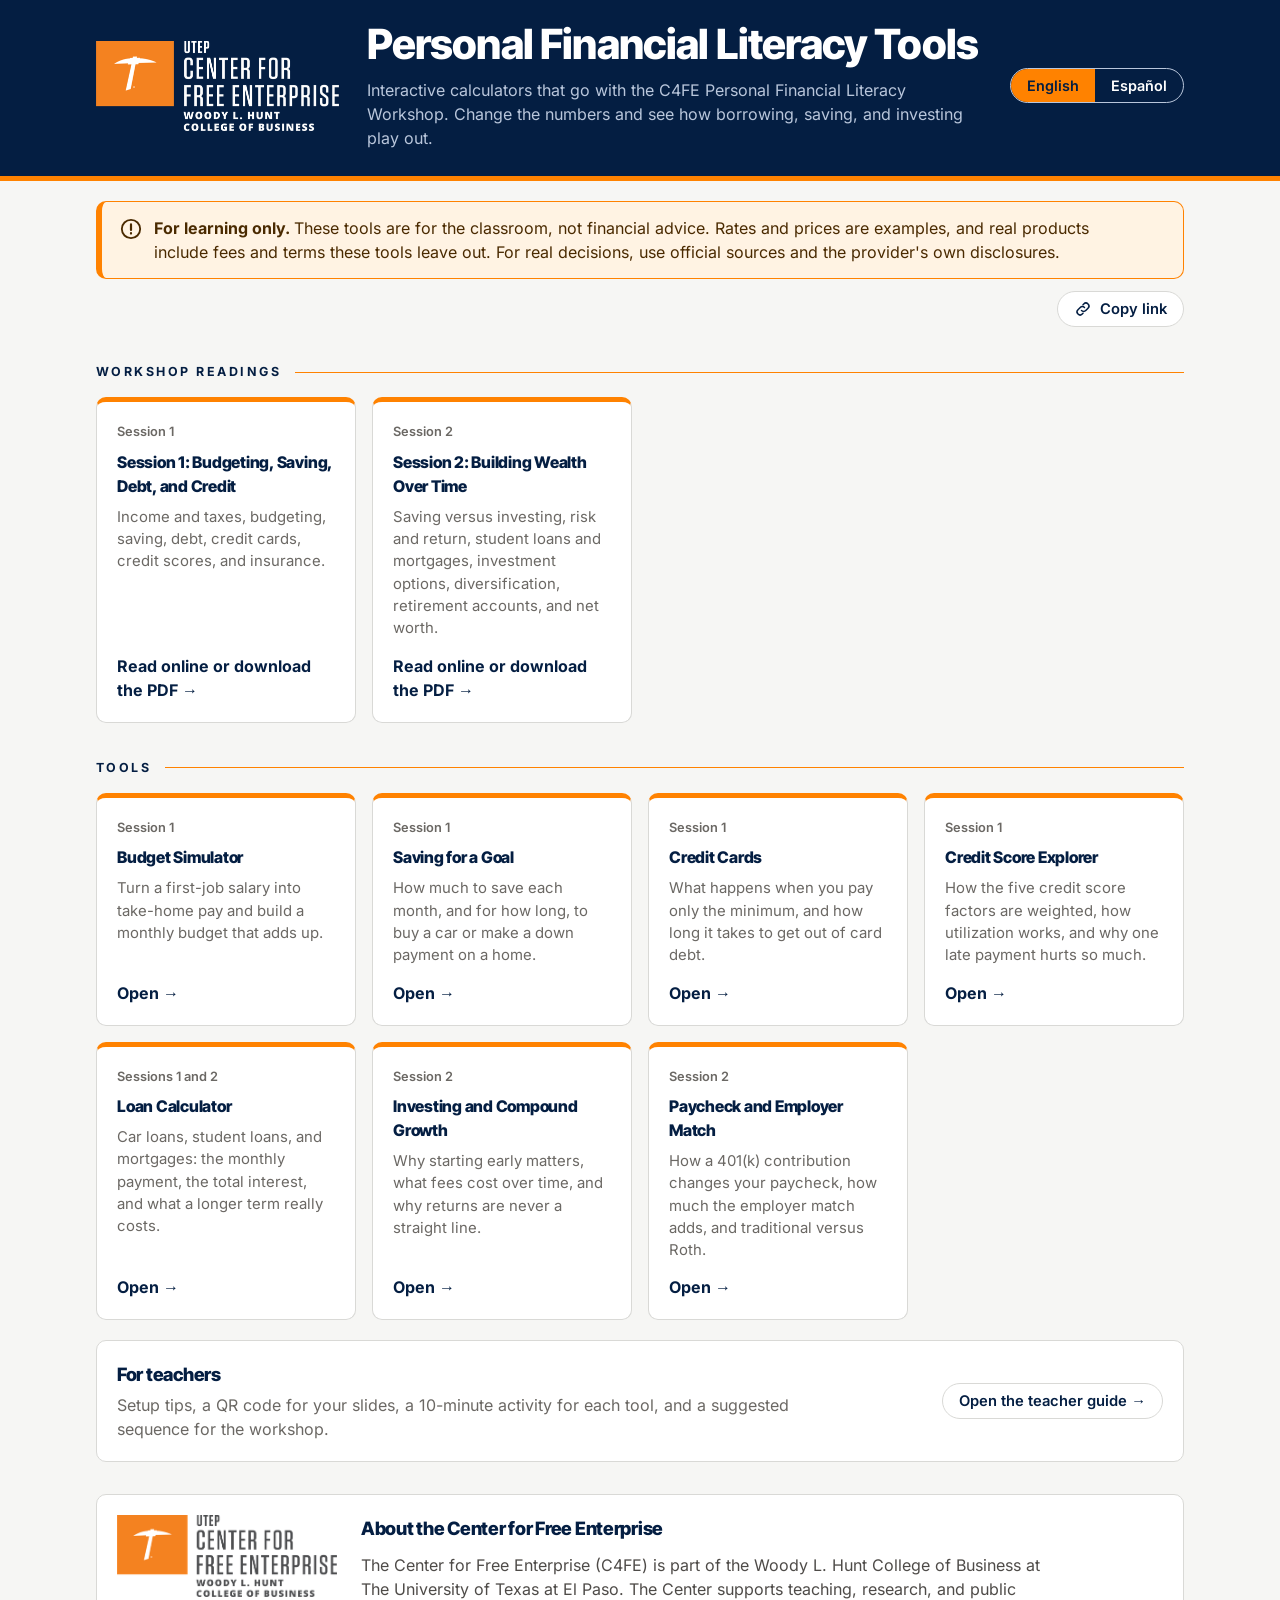
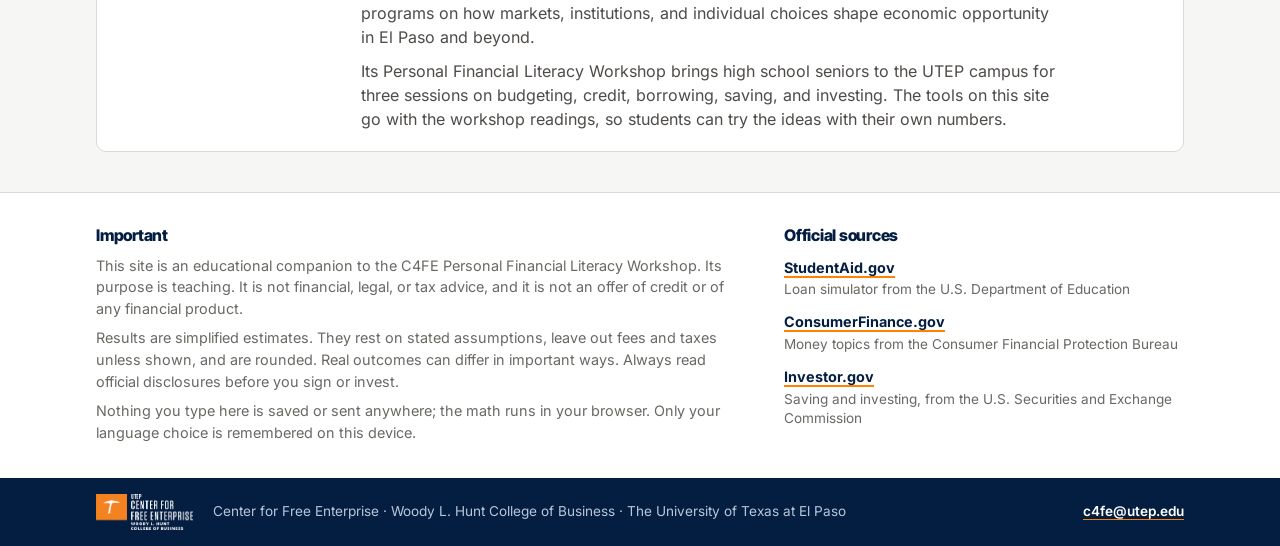
==== commit 9e3d3a2a: "Hide the footer's teacher box on the landing page, which already has its own teacher card Co-Authore" ====
--- a/index.html
+++ b/index.html
@@ -16,7 +16,7 @@
 <meta property="og:image:alt" content="UTEP Center for Free Enterprise: Personal Financial Literacy interactive calculators, in English and Spanish">
 <meta name="twitter:card" content="summary_large_image">
 <link rel="preload" href="assets/fonts/inter-latin-400-normal.woff2" as="font" type="font/woff2" crossorigin>
-<link rel="stylesheet" href="assets/css/site.css?v=202610121551">
+<link rel="stylesheet" href="assets/css/site.css?v=202610121555">
 <link rel="icon" href="assets/icons/favicon.svg" type="image/svg+xml">
 <link rel="icon" href="assets/icons/favicon-32.png" sizes="32x32" type="image/png">
 <link rel="icon" href="favicon.ico" sizes="48x48">
@@ -115,8 +115,8 @@
 
 <footer id="site-footer"></footer>
 
-<script src="assets/js/site.js?v=202610121551"></script>
-<script src="assets/js/home.js?v=202610121551"></script>
+<script src="assets/js/site.js?v=202610121555"></script>
+<script src="assets/js/home.js?v=202610121555"></script>
 <script data-goatcounter="https://c4fe.goatcounter.com/count" async src="https://gc.zgo.at/count.js"></script>
 </body>
 </html>
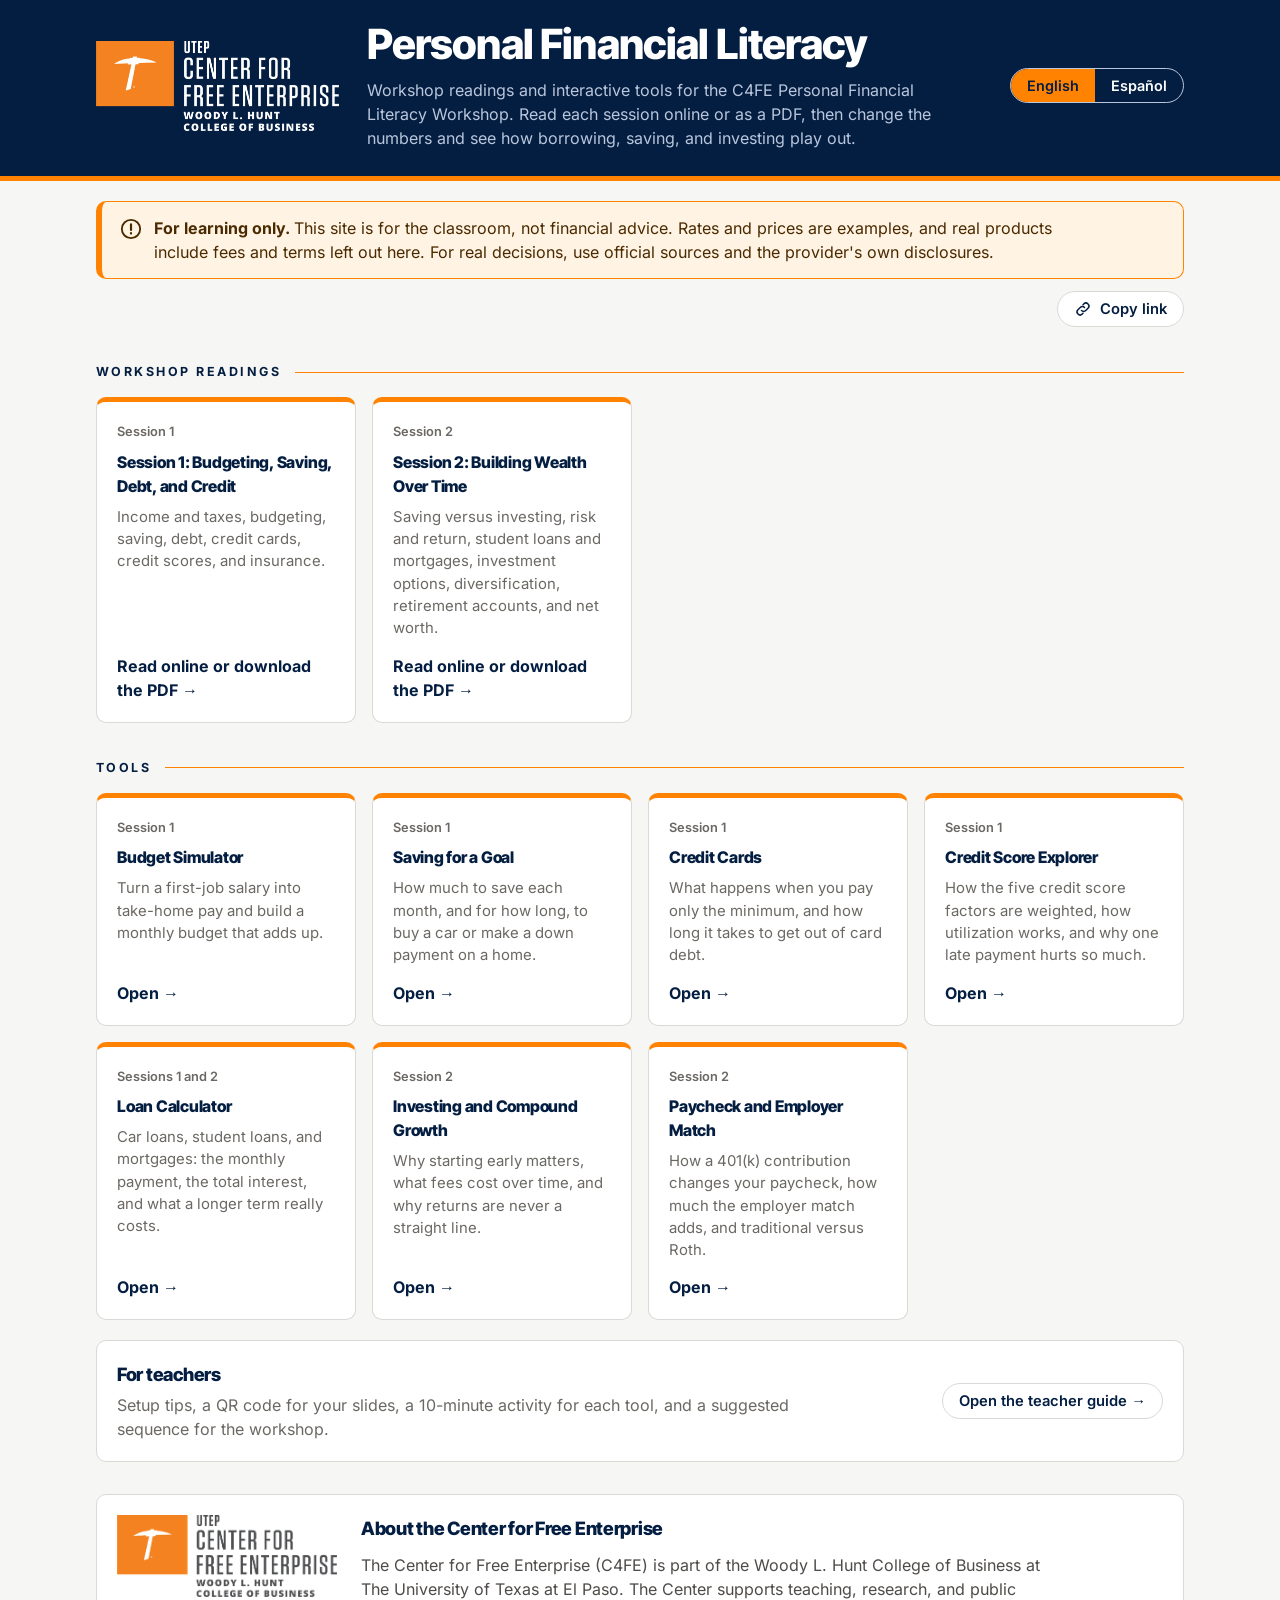
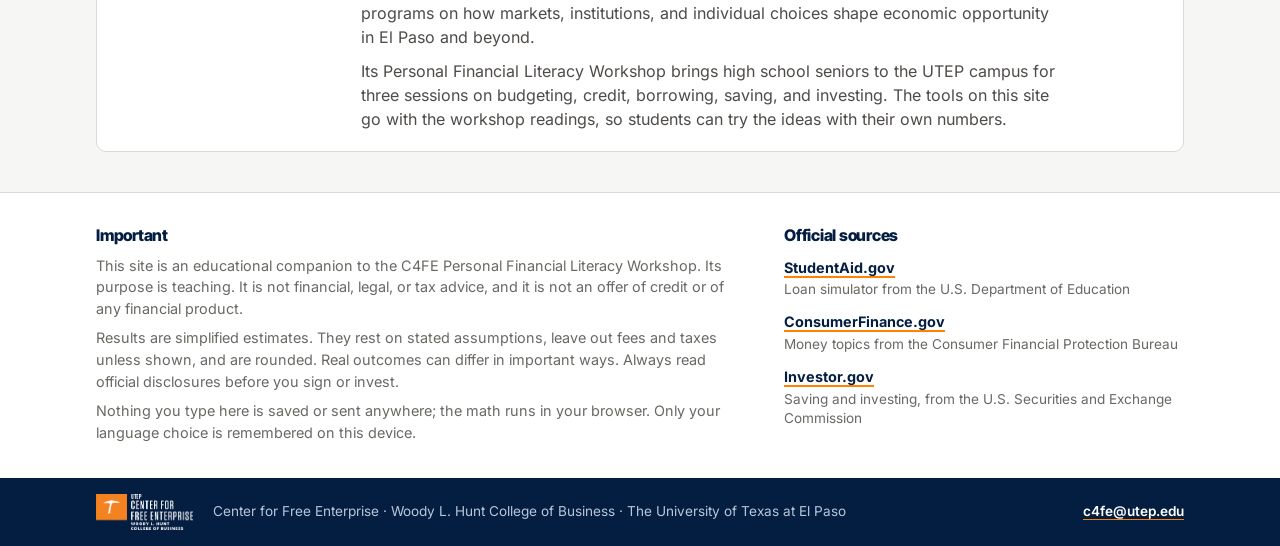
==== commit 3560f0f5: "Rename the site to 'Personal Financial Literacy' (it now holds readings as well as tools) Landing ti" ====
--- a/index.html
+++ b/index.html
@@ -3,20 +3,20 @@
 <head>
 <meta charset="utf-8">
 <meta name="viewport" content="width=device-width, initial-scale=1, viewport-fit=cover">
-<title>Personal Financial Literacy Tools · C4FE</title>
-<meta name="description" content="Interactive calculators for the Personal Financial Literacy Workshop at UTEP's Center for Free Enterprise.">
+<title>Personal Financial Literacy · C4FE</title>
+<meta name="description" content="Workshop readings and interactive tools for the Personal Financial Literacy Workshop at UTEP's Center for Free Enterprise.">
 <meta property="og:type" content="website">
-<meta property="og:site_name" content="C4FE Personal Financial Literacy Tools">
-<meta property="og:title" content="Personal Financial Literacy Tools · C4FE">
-<meta property="og:description" content="Interactive calculators for the Personal Financial Literacy Workshop at UTEP's Center for Free Enterprise.">
+<meta property="og:site_name" content="C4FE Personal Financial Literacy">
+<meta property="og:title" content="Personal Financial Literacy · C4FE">
+<meta property="og:description" content="Workshop readings and interactive tools for the Personal Financial Literacy Workshop at UTEP's Center for Free Enterprise.">
 <meta property="og:url" content="https://center-for-free-enterprise.github.io/PFL/">
 <meta property="og:image" content="https://center-for-free-enterprise.github.io/PFL/assets/img/social-preview.jpg">
 <meta property="og:image:width" content="1280">
 <meta property="og:image:height" content="640">
-<meta property="og:image:alt" content="UTEP Center for Free Enterprise: Personal Financial Literacy interactive calculators, in English and Spanish">
+<meta property="og:image:alt" content="UTEP Center for Free Enterprise: Personal Financial Literacy workshop readings and interactive tools, in English and Spanish">
 <meta name="twitter:card" content="summary_large_image">
 <link rel="preload" href="assets/fonts/inter-latin-400-normal.woff2" as="font" type="font/woff2" crossorigin>
-<link rel="stylesheet" href="assets/css/site.css?v=202610121555">
+<link rel="stylesheet" href="assets/css/site.css?v=202610132056">
 <link rel="icon" href="assets/icons/favicon.svg" type="image/svg+xml">
 <link rel="icon" href="assets/icons/favicon-32.png" sizes="32x32" type="image/png">
 <link rel="icon" href="favicon.ico" sizes="48x48">
@@ -115,8 +115,8 @@
 
 <footer id="site-footer"></footer>
 
-<script src="assets/js/site.js?v=202610121555"></script>
-<script src="assets/js/home.js?v=202610121555"></script>
+<script src="assets/js/site.js?v=202610132056"></script>
+<script src="assets/js/home.js?v=202610132056"></script>
 <script data-goatcounter="https://c4fe.goatcounter.com/count" async src="https://gc.zgo.at/count.js"></script>
 </body>
 </html>
